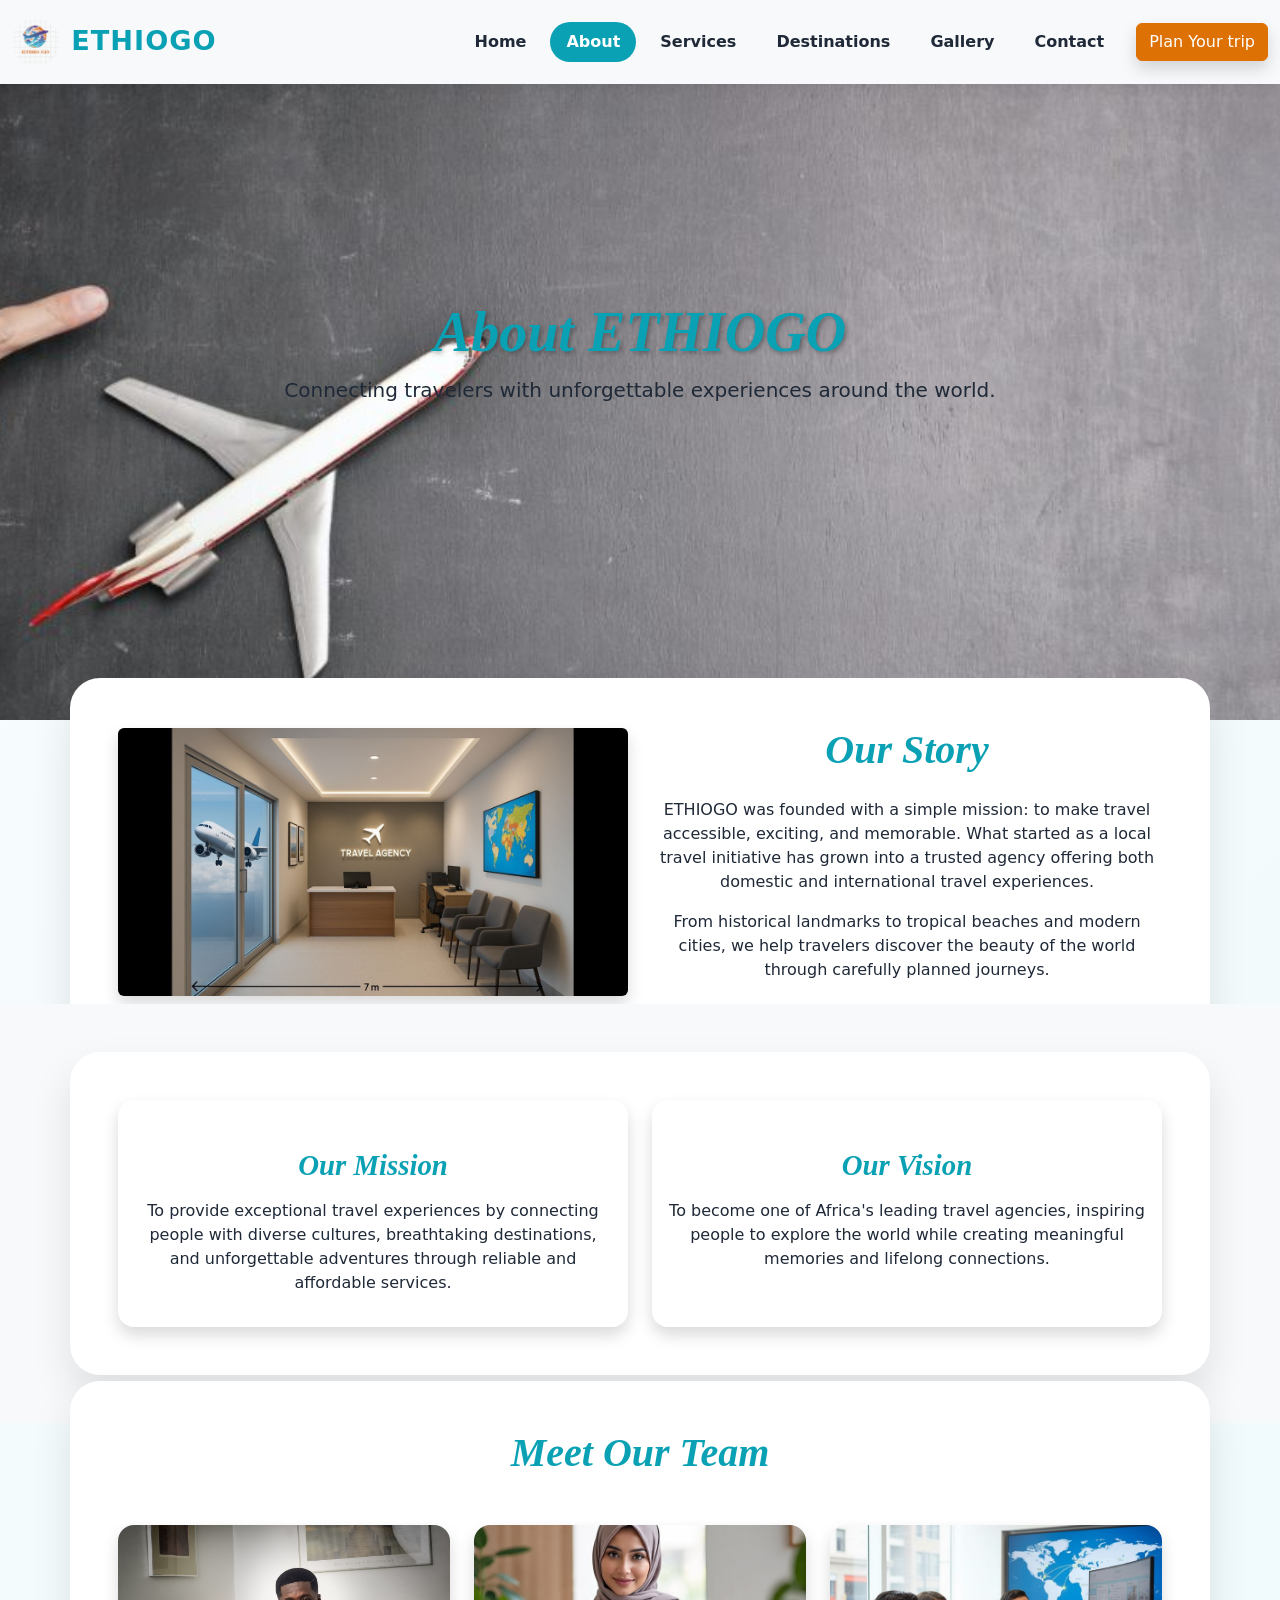
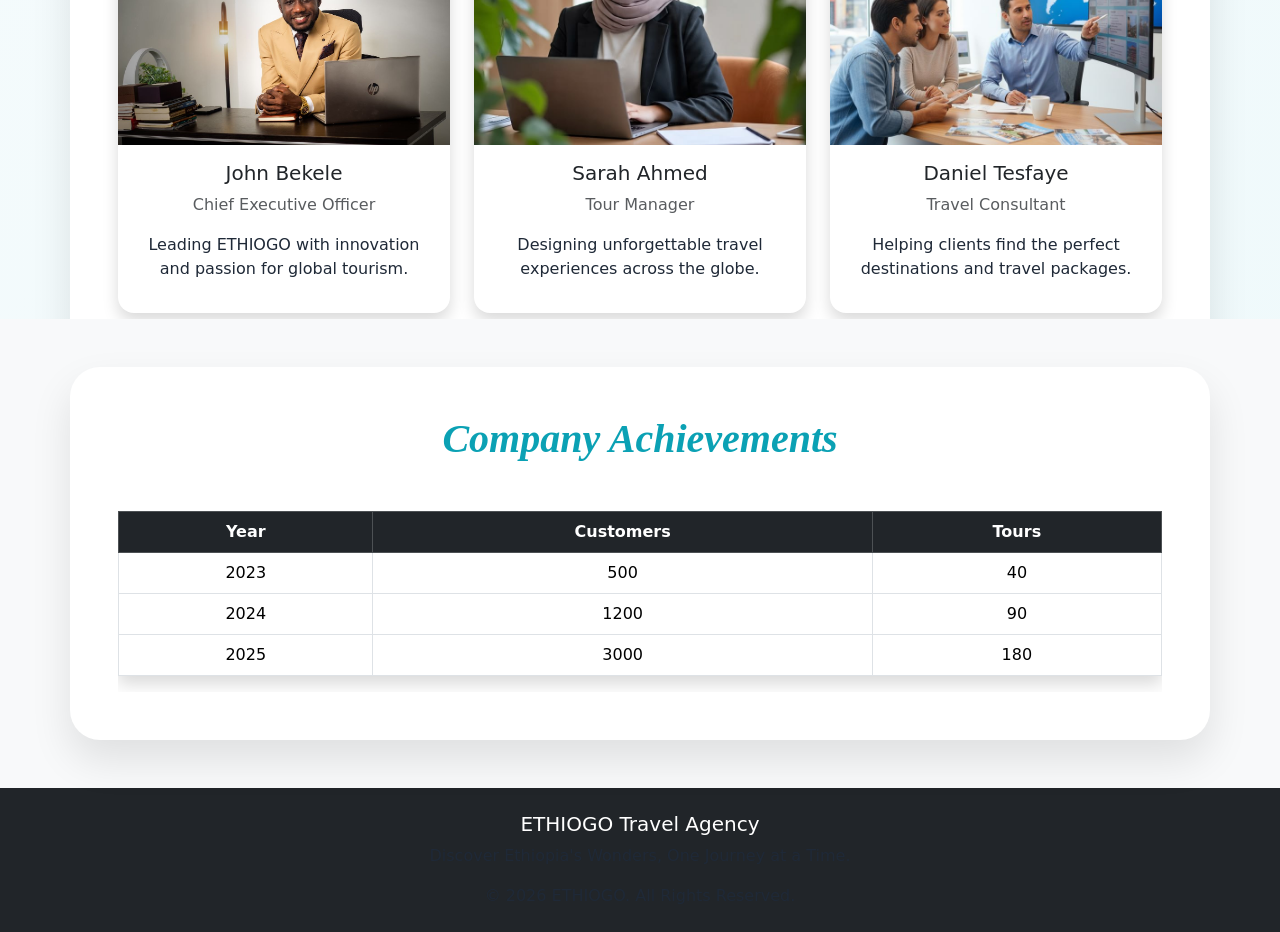
==== about.html @ 0ce54eaf "first commit" ====
<!DOCTYPE html>
<html lang="en">
<head>
    <meta charset="UTF-8">
    <meta name="viewport" content="width=device-width, initial-scale=1.0">
 <title>travel agency</title>

<link href="https://cdn.jsdelivr.net/npm/bootstrap@5.3.8/dist/css/bootstrap.min.css" rel="stylesheet" integrity="sha384-sRIl4kxILFvY47J16cr9ZwB07vP4J8+LH7qKQnuqkuIAvNWLzeN8tE5YBujZqJLB" crossorigin="anonymous">
<script src="https://cdn.jsdelivr.net/npm/bootstrap@5.3.8/dist/js/bootstrap.bundle.min.js" integrity="sha384-FKyoEForCGlyvwx9Hj09JcYn3nv7wiPVlz7YYwJrWVcXK/BmnVDxM+D2scQbITxI" crossorigin="anonymous"></script></head>
<link rel="stylesheet" href="./css/style.css">
<link rel="stylesheet" href="./css/responsivness.css">

</head>
<body>
    

  <nav class="navbar navbar-expand-lg fixed-top bg-light">
  <div class="container-fluid">

    <a class="navbar-brand fw-bold" href="#">
      <img src="./Images/logo.png" width="50">
      ETHIOGO
    </a>

    <!-- Toggle -->
    <button class="navbar-toggler" type="button"
      data-bs-toggle="offcanvas"
      data-bs-target="#offcanvasNavbar"
      aria-controls="offcanvasNavbar">
      <span class="navbar-toggler-icon"></span>
    </button>

    <!-- Offcanvas -->
    <div class="offcanvas offcanvas-end" tabindex="-1" id="offcanvasNavbar">

      <div class="offcanvas-header">
        <h5 class="offcanvas-title">Menu</h5>
        <button type="button" class="btn-close"
          data-bs-dismiss="offcanvas"></button>
      </div>

      <!-- Body -->
      <div class="offcanvas-body d-flex flex-column flex-lg-row ms-auto">

        <ul class="navbar-nav flex-grow-1 pe-3">
          <li class="nav-item"><a class="nav-link " href="index.html">Home</a></li>
          <li class="nav-item"><a class="nav-link active" href="about.html">About</a></li>
          <li class="nav-item"><a class="nav-link" href="services.html">Services</a></li>
          <li class="nav-item"><a class="nav-link" href="destinations.html">Destinations</a></li>
          <li class="nav-item"><a class="nav-link" href="gallery.html">Gallery</a></li>
          <li class="nav-item"><a class="nav-link" href="contact.html">Contact</a></li>
        </ul>

        <a href="contact.html" class="btn btn-warning shadow">
          Plan Your trip
        </a>

      </div>
    </div>

  </div>
</nav>

  <section class="about-banner">

    <div class="container text-center text-white">

        <h1 class="display-4 fw-bold">
            About ETHIOGO
        </h1>

        <p class="lead text-lg">
            Connecting travelers with unforgettable experiences around the world.
        </p>

    </div>

</section>



<section class="py-5">

    <div class="container">

        <div class="row align-items-center">

            <div class="col-lg-6">

                <img src="./Images/about.jpg"
                     class="img-fluid rounded shadow"
                     alt="Travel Agency">

            </div>

            <div class="col-lg-6">

                <h2 class="mb-4">
                    Our Story
                </h2>

                <p>
                    ETHIOGO was founded with a simple mission:
                    to make travel accessible, exciting, and memorable.
                    What started as a local travel initiative has grown
                    into a trusted agency offering both domestic and
                    international travel experiences.
                </p>

                <p>
                    From historical landmarks to tropical beaches and
                    modern cities, we help travelers discover the beauty
                    of the world through carefully planned journeys.
                </p>

            </div>

        </div>

    </div>

</section>

<section class="py-5 bg-light">

    <div class="container">

        <div class="row g-4">

            <div class="col-md-6">

                <div class="card h-100 border-0 shadow">

                    <div class="card-body">

                        <h3 class="mb-3">
                            Our Mission
                        </h3>

                        <p>
                            To provide exceptional travel experiences by
                            connecting people with diverse cultures,
                            breathtaking destinations, and unforgettable
                            adventures through reliable and affordable services.
                        </p>

                    </div>

                </div>

            </div>

            <div class="col-md-6">

                <div class="card h-100 border-0 shadow">

                    <div class="card-body">

                        <h3 class="mb-3">
                            Our Vision
                        </h3>

                        <p>
                            To become one of Africa's leading travel agencies,
                            inspiring people to explore the world while creating
                            meaningful memories and lifelong connections.
                        </p>

                    </div>

                </div>

            </div>

        </div>

    </div>

</section>

<section class="py-5">

    <div class="container">

        <h2 class="text-center mb-5">
            Meet Our Team
        </h2>

        <div class="row g-4">

            <div class="col-md-4">

                <div class="card text-center shadow h-100">

                    <img src="./Images/jhon.jpg"
                         class="card-img-top"
                         alt="CEO">

                    <div class="card-body">

                        <h5>John Bekele</h5>

                        <p class="text-muted">
                            Chief Executive Officer
                        </p>

                        <p>
                            Leading ETHIOGO with innovation and passion
                            for global tourism.
                        </p>

                    </div>

                </div>

            </div>

            <div class="col-md-4">

                <div class="card text-center shadow h-100">

                    <img src="./Images/manager.jpg"
                         class="card-img-top"
                         alt="Tour Manager">

                    <div class="card-body">

                        <h5>Sarah Ahmed</h5>

                        <p class="text-muted">
                            Tour Manager
                        </p>

                        <p>
                            Designing unforgettable travel experiences
                            across the globe.
                        </p>

                    </div>

                </div>

            </div>

            <div class="col-md-4">

                <div class="card text-center shadow h-100">

                    <img src="./Images/consultant.jpg"
                         class="card-img-top"
                         alt="Travel Consultant">

                    <div class="card-body">

                        <h5>Daniel Tesfaye</h5>

                        <p class="text-muted">
                            Travel Consultant
                        </p>

                        <p>
                            Helping clients find the perfect destinations
                            and travel packages.
                        </p>

                    </div>

                </div>

            </div>

        </div>

    </div>

</section>

<section class="py-5 bg-light">

    <div class="container">

        <h2 class="text-center mb-5">
            Company Achievements
        </h2>

        <div class="table-responsive">

            <table class="table table-bordered table-hover text-center shadow">

                <thead class="table-dark">

                    <tr>
                        <th>Year</th>
                        <th>Customers</th>
                        <th>Tours</th>
                    </tr>

                </thead>

                <tbody>

                    <tr>
                        <td>2023</td>
                        <td>500</td>
                        <td>40</td>
                    </tr>

                    <tr>
                        <td>2024</td>
                        <td>1200</td>
                        <td>90</td>
                    </tr>

                    <tr>
                        <td>2025</td>
                        <td>3000</td>
                        <td>180</td>
                    </tr>

                </tbody>

            </table>

        </div>

    </div>

</section>

<footer class="bg-dark text-white py-4">

    <div class="container text-center">

        <h5>ETHIOGO Travel Agency</h5>

        <p>
            Discover Ethiopia's Wonders, One Journey at a Time.
        </p>

        <p class="mb-0">
            &copy 2026 ETHIOGO. All Rights Reserved.
        </p>

    </div>

</footer>
</body>
</html>
---- css/style.css ----
:root {
    --primary: #0ba1b4;
    --secondary: #de7104;
    --light: #FFF8F0;
    --dark: #1F2937;
    --text: #475569;
    --white: #FFFFFF;
}

/* =========================
   BASE
========================= */

body {
    background: linear-gradient(135deg, #f8fcfd 0%, #eef9fb 100%);
    font-family: 'Segoe UI', system-ui, -apple-system, sans-serif;
}

/* =========================
   NAVBAR
========================= */

.navbar {
    background: rgba(255,255,255,.97);
    backdrop-filter: blur(10px);
    box-shadow: 0 2px 15px rgba(0,0,0,.08);
    padding: .8rem 0;
}

/* Brand */
.navbar-brand {
    display: flex;
    align-items: center;
    gap: .7rem;
    font-size: 1.7rem;
    font-weight: 700;
    letter-spacing: 1px;
    color: var(--primary) !important;
}

.navbar-brand img {
    width: 48px;
    height: 48px;
    object-fit: cover;
    border-radius: 50%;
}

/* Nav links */
.navbar-nav {
    gap: .5rem;
}

.nav-link {
    color: var(--dark) !important;
    font-weight: 600;
    padding: .5rem 1rem !important;
    border-radius: 20px;
    transition: .3s ease;
}

.nav-link:hover {
    color: var(--primary) !important;
    background: rgba(11,161,180,.08);
}

.nav-link.active {
    background: var(--primary);
    color: white !important;
}

/* =========================
   TOGGLER (FIXED AREA)
========================= */

.navbar-toggler {
    border: none;
}

.navbar-toggler:focus {
    box-shadow: none;
}

.offcanvas {
    width: 250px;
    background:rgb(229, 244, 249);
    height: 70vh;
}

.offcanvas-header {
    border-bottom: 1px solid rgba(0,0,0,.08);
}

.offcanvas-title {
    color: var(--primary);
    font-weight: 700;
}

.offcanvas-body {
    display: flex;
    flex-direction: column;
    justify-content: center;   
    align-items: center;      
    height: 100%;
    text-align: center;
}

/* =========================
   HERO SECTION
========================= */

.hero {
    height: 90vh;
    min-height: 700px;
    position: relative;
    overflow: hidden;
}

.hero-slider {
    display: flex;
    width: 400%;
    height: 100%;
    animation: slideHero 15s infinite;
}

.hero-slide {
    width: 100%;
    height: 100%;
    background-size: cover;
    background-position: center;
}

.hero-content {
    position: absolute;
    top: 50%;
    left: 50%;
    transform: translate(-50%,-50%);
    z-index: 2;
    text-align: center;
    color: white;
}
.hero-slide:nth-child(1){
    background-image:url('../Images/heroimage.jpg');
}

.hero-slide:nth-child(2){
    background-image:url('../Images/heroimage2.jpg');
}

.hero-slide:nth-child(3){
    background-image:url('../Images/heroimage3.jpg');
}

.hero-slide:nth-child(4){
    background-image:url('../Images/heroimage.jpg');
}

/* Slider animation */
@keyframes slideHero {
    0%,20% { transform: translateX(0); }
    25%,45% { transform: translateX(-25%); }
    50%,70% { transform: translateX(-50%); }
    75%,95% { transform: translateX(-75%); }
    100% { transform: translateX(-75%); }
}

/* =========================
   TYPOGRAPHY
========================= */

h1 {
    animation: fadeInUp 1s ease;
    text-shadow: 2px 2px 4px rgba(0,0,0,0.3);
    font-family: 'Times New Roman', serif;
    font-style: italic;
    color: var(--primary);
}

p {
    animation: fadeInUp 1s ease 0.2s;
    animation-fill-mode: both;
    color: var(--dark);
}

@keyframes fadeInUp {
    from { opacity: 0; transform: translateY(30px); }
    to { opacity: 1; transform: translateY(0); }
}

/* =========================
   SECTIONS
========================= */

section {
    padding: 4rem 0;
    text-align: center;
}

h2 {
    font-size: 2.5rem;
    font-weight: 700;
    color: var(--primary);
    margin-bottom: 2rem;
    font-family: 'Times New Roman', serif;
    font-style: italic;
}

h3 {
    font-size: 1.8rem;
    font-weight: 600;
    color: var(--primary);
    margin: 2rem 0 1.5rem;
    font-family: 'Georgia', serif;
    font-style: italic;
}

/* =========================
   CARDS
========================= */

.card {
    border: none;
    border-radius: 1rem;
    overflow: hidden;
    background: white;
    transition: .2s ease;
    box-shadow: 0 4px 12px rgba(0,0,0,0.08);
}

.card:hover {
    transform: translateY(-5px);
    box-shadow: 0 12px 24px rgba(0,0,0,0.12);
}

.card-img-top {
    height: 220px;
    object-fit: cover;
}

/* =========================
   ABOUT / SERVICES
========================= */

.about-banner,
.services-banner {
    height: 80vh;
    min-height: 500px;
    background-size: cover;
    background-position: center;
    background-attachment: fixed;
    display: flex;
    align-items: center;
    justify-content: center;
}
.about-banner {
    background-image: url('../Images/about-banner.jpg');
}

.services-banner {
    background-image: url('../Images/services.jpg');
}
.contact-banner{
    background-image: url('../Images/contact.jpg');
}
/* overlap section fix */
.py-5 {
    margin-top: -90px;
    position: relative;
    z-index: 2;
}

.py-5 .container {
    background: var(--white);
    border-radius: 30px;
    padding: 3rem;
    box-shadow: 0 20px 40px rgba(0,0,0,0.1);
}

/* =========================
   TOUR LIST
========================= */

.tour-list {
    list-style: none;
    display: grid;
    grid-template-columns: repeat(auto-fit, minmax(200px, 1fr));
    gap: 1rem;
    padding: 0;
}

.tour-list li {
    background: white;
    padding: 1rem 1.5rem;
    border-radius: 10px;
    font-weight: 500;
    box-shadow: 0 2px 8px rgba(0,0,0,0.05);
    transition: .3s;
}

.tour-list li:hover {
    background: var(--primary);
    color: white;
}

/* =========================
   BUTTONS
========================= */

.btn-warning {
    background: var(--secondary);
    border-color: var(--secondary);
    color: white;
}

.btn-warning:hover {
    background: #d66700;
}

/* =========================
   DESTINATION TEXT
========================= */

.destination-text {
    max-width: 850px;
    margin: auto;
    font-size: 1.25rem;
    line-height: 2;
    font-style: italic;
    position: relative;
    color: #0f8695;
}

.destination-text::before,
.destination-text::after {
    font-size: 6rem;
    position: absolute;
    opacity: .15;
}

/* =========================
   CAROUSEL / GALLERY
========================= */
.carousel{
     max-width: 1000px; 
     margin: 0 auto;
     } 
.carousel-item img{
     height: 500px; 
     object-fit: cover; 
     border-radius: 25px; 
    }
 .gallery-img{
     width:100%; height:300px; 
     object-fit:cover; 
     border-radius:20px; 
     cursor:pointer; 
     transition:.4s;
     } 
 .gallery-img:hover{ 
    transform:scale(1.05); 
    box-shadow:0 15px 30px rgba(0,0,0,.2);
 }

/* =========================
   CONTACT
========================= */

.contact-banner {
    min-height: 600px;
    background-position: center;
    background-attachment: fixed;
    display: flex;
    align-items: center;
    justify-content: center;
}

.form-control,
.form-select {
    border-radius: 12px;
}

.btn-primary {
    background: #13A0B2;
    border: none;
}

.btn-primary:hover {
    background: #0f8695;
}
---- css/responsivness.css ----
@media (max-width: 768px) {
    section {
        padding: 2rem 0;
    }
    
    h2.text-center {
        font-size: 2rem;
    }
    
    h3 {
        font-size: 1.5rem;
    }
    
    .card-img-top {
        height: 180px;
    }
    
    .card-body {
        padding: 1.25rem;
    }
}

/* Responsive for about page*/
@media (max-width: 768px) {
    .about-banner {
        height: 60vh;
        min-height: 400px;
    }
    
    .py-5 {
        margin-top: -40px;
    }
    
    .py-5 .container {
        padding: 1.5rem;
        border-radius: 20px;
    }
}
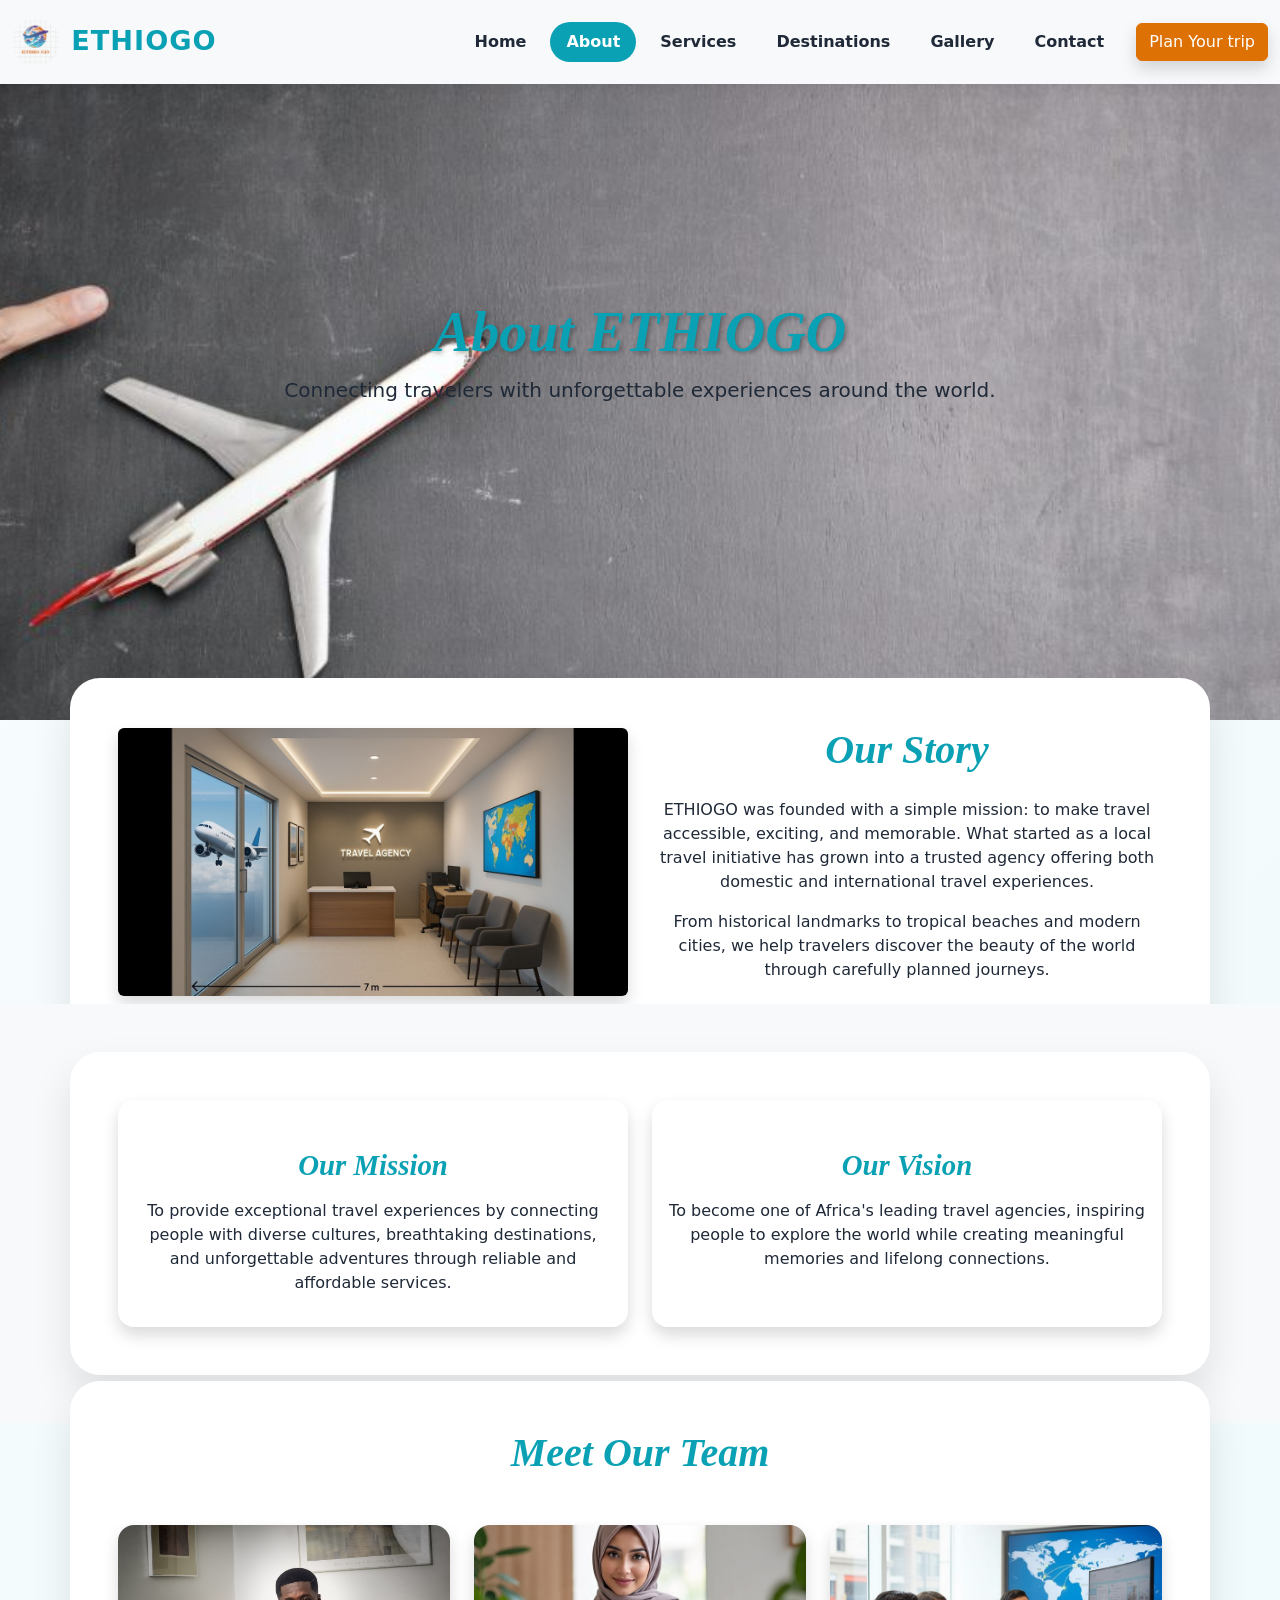
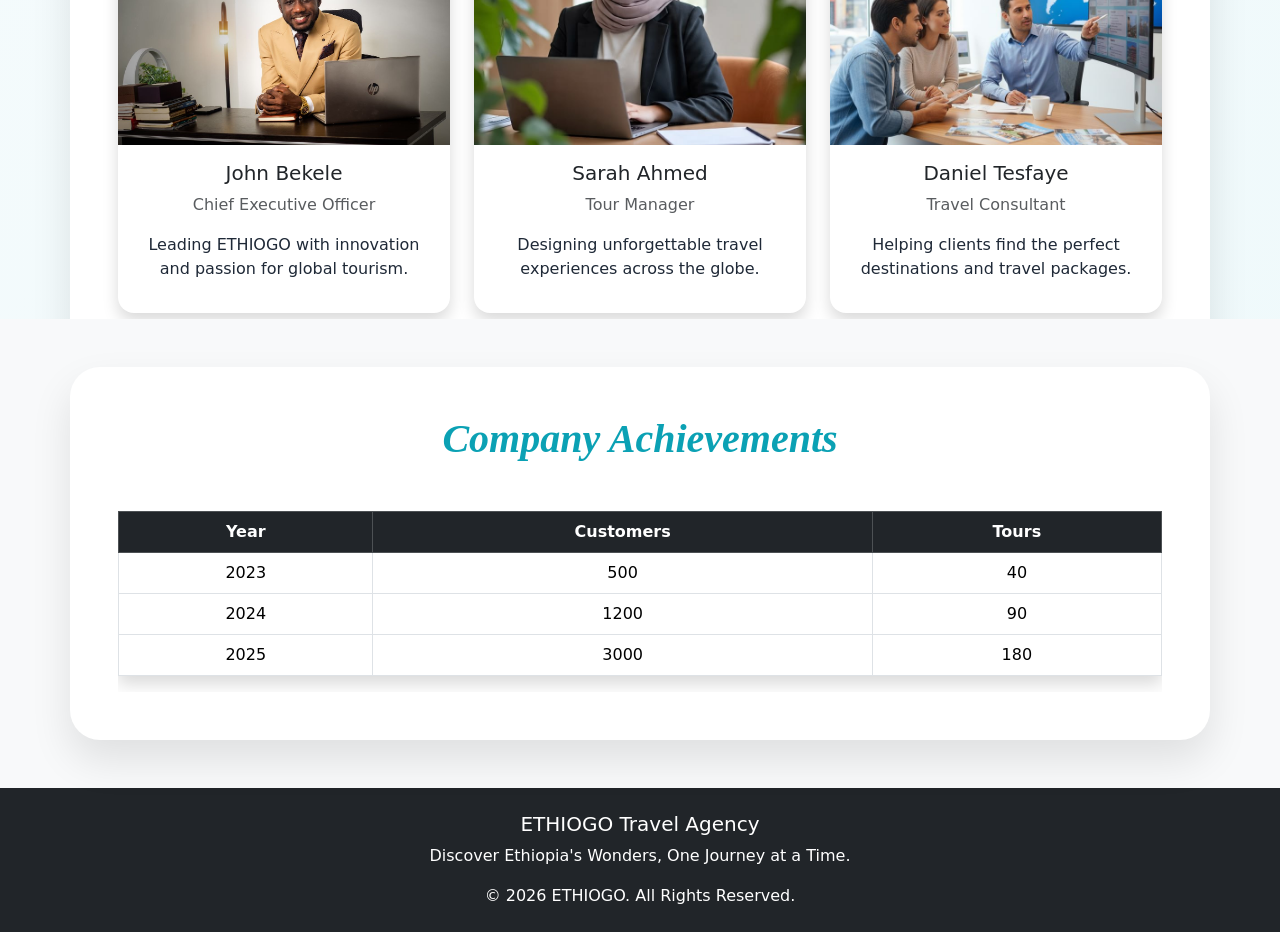
==== commit e79d5581: "elementary fix" ====
--- a/about.html
+++ b/about.html
@@ -333,11 +333,11 @@
 
         <h5>ETHIOGO Travel Agency</h5>
 
-        <p>
+        <p  class="text-white">
             Discover Ethiopia's Wonders, One Journey at a Time.
         </p>
 
-        <p class="mb-0">
+        <p class="mb-0 text-white">
             &copy 2026 ETHIOGO. All Rights Reserved.
         </p>
 
